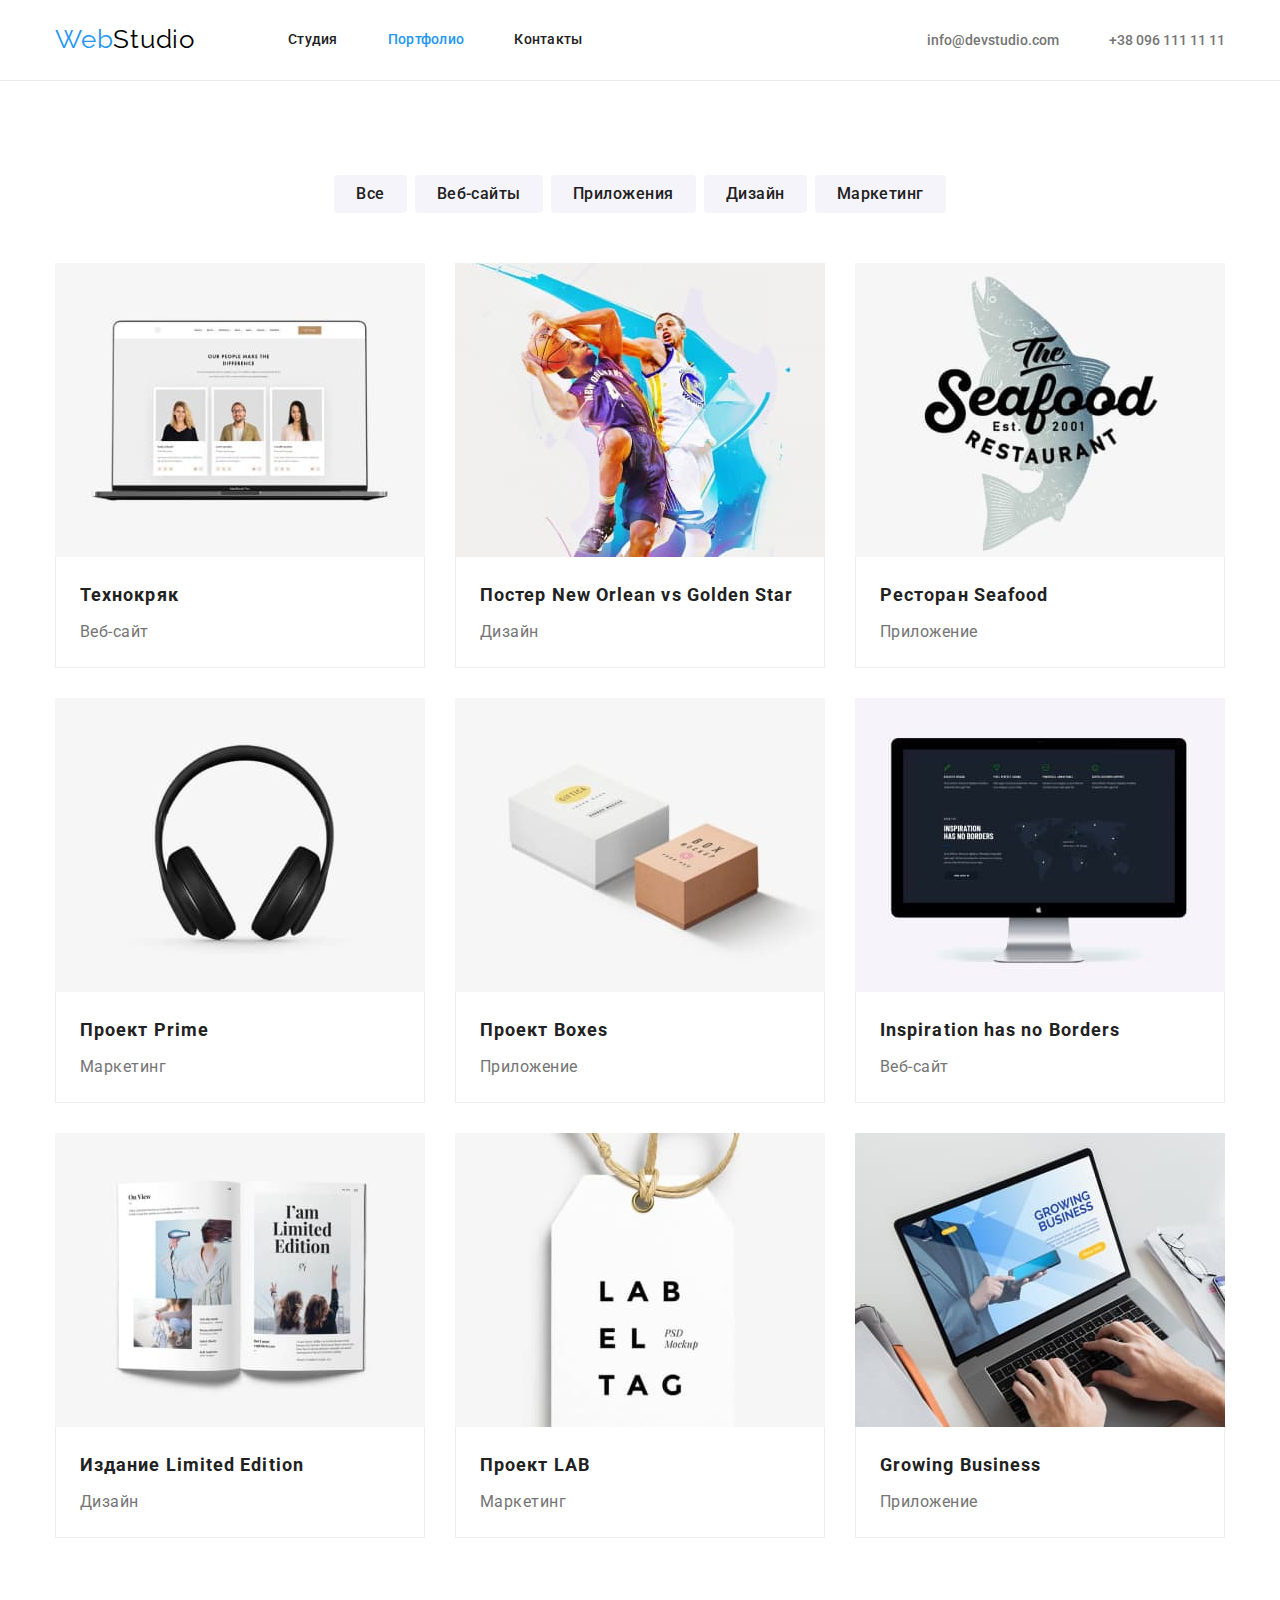
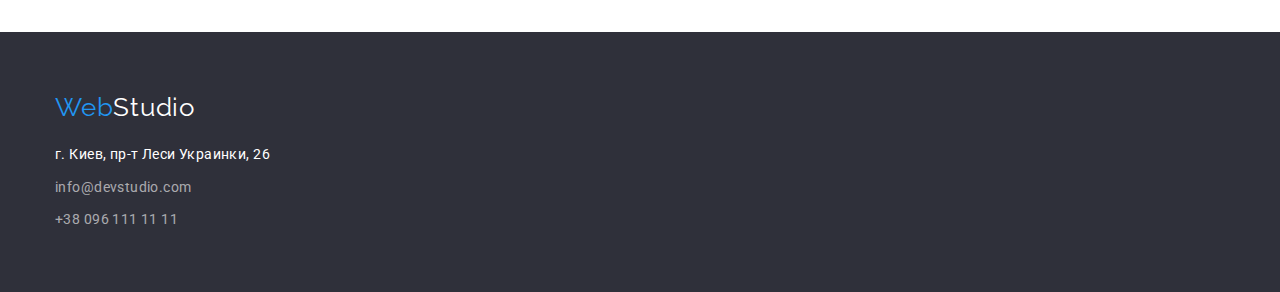
==== portfolio.html @ c5785223 "Initial commit" ====
<!DOCTYPE html>
<html lang="ru">

<head>
    <meta charset="UTF-8">
    <meta http-equiv="X-UA-Compatible" content="IE=edge">
    <meta name="viewport" content="width=device-width, initial-scale=1.0">
    <title>portfolio</title>
    <link rel="preconnect" href="https://fonts.googleapis.com">
    <link rel="preconnect" href="https://fonts.gstatic.com" crossorigin>
    <link href="https://fonts.googleapis.com/css2?family=Raleway:wght@700&family=Roboto:wght@400;500;700;900&display=swap"
        rel="stylesheet">
    <link rel="stylesheet" href="https://cdnjs.cloudflare.com/ajax/libs/modern-normalize/1.1.0/modern-normalize.min.css">
    <link rel="stylesheet" href="./css/styles.css">
</head>

<body>
    <header class="header">
        <div class="container">
            <a href="./" class="logo logo-accent">Web<span class="logo">Studio</span></a>
            <nav class="menu-nav">
                <ul class="nav list">
                    <li><a href="./index.html" class=" link">Студия</a></li>
                    <li><a href="portfolio.html" class="link active-nav">Портфолио</a></li>
                    <li><a href="" class="link">Контакты</a></li>
                </ul>
            </nav>
            <ul class="kontakts list">
                <li><a href="mailto:info@devstudio.com" class="link">info@devstudio.com</a></li>
                <li><a href="tel:+380961111111" class="link">+38 096 111 11 11</a></li>
            </ul>
        </div>
    </header>
    <main>
        <section class="section portfolio">
            <div class="container">
                <ul class="filter list">
                    <li><button type="button" class="button">Все</button></li>
                    <li><button type="button" class="button">Веб-сайты</button></li>
                    <li><button type="button" class="button">Приложения</button></li>
                    <li><button type="button" class="button">Дизайн</button></li>
                    <li><button type="button" class="button">Маркетинг</button></li>
                </ul>
                <ul class="list cards">
                    <li class="card"><a href="" class="link"><img src="./images/texnoryak.jpg" alt="">
                        <div>
                            <p class="item-title">Технокряк</p>
                            <p class="subtitle">Веб-сайт</p>
                        </div>
                        </a></li>
                    <li class="card"><a href="" class="link"><img src="./images/poster.jpg" alt="">
                            <div>
                                <p class="item-title">Постер New Orlean vs Golden Star</p>
                                <p class="subtitle">Дизайн</p>
                            </div>
                        </a></li>
                    <li class="card"><a href="" class="link"><img src="./images/restoran.jpg" alt="">
                            <div>
                                <p class="item-title">Ресторан Seafood</p>
                                <p class="subtitle">Приложение</p>
                            </div>
                        </a></li>
                    <li class="card"><a href="" class="link"><img src="./images/prime.jpg" alt="">
                            <div>
                                <p class="item-title">Проект Prime</p>
                                <p class="subtitle">Маркетинг</p>
                            </div>
                        </a></li>
                    <li class="card"><a href="" class="link"><img src="./images/boxes.jpg" alt="">
                            <div>
                                <p class="item-title">Проект Boxes</p>
                                <p class="subtitle">Приложение</p>
                            </div>
                        </a></li>
                    <li class="card"><a href="" class="link"><img src="./images/inspiration.jpg" alt="">
                            <div>
                                <p class="item-title">Inspiration has no Borders</p>
                                <p class="subtitle">Веб-сайт</p>
                            </div>
                        </a></li>
                    <li class="card"><a href="" class="link"><img src="./images/izdanie.jpg" alt="">
                            <div>
                                <p class="item-title">Издание Limited Edition</p>
                                <p class="subtitle">Дизайн</p>
                            </div>
                        </a></li>
                    <li class="card"><a href="" class="link"><img src="./images/lab.jpg" alt="">
                            <div>
                                <p class="item-title">Проект LAB</p>
                                <p class="subtitle">Маркетинг</p>
                            </div>
                        </a></li>
                    <li class="card"><a href="" class="link"><img src="./images/growing.jpg" alt="">
                            <div>
                                <p class="item-title">Growing Business</p>
                                <p class="subtitle">Приложение</p>
                            </div>
                        </a></li>
                </ul>
            </div>
        </section>
    </main>
    <footer class="footer">
        <div class="container">
            <a href="./" class="logo logo-accent">Web<span class="logo logo-footer">Studio</span></a>
            <address class="address">
                <ul class="list">
                    <li><p>г. Киев, пр-т Леси Украинки, 26</p></li>
                    <li><a href="mailto:info@devstudio.com" class="link">info@devstudio.com</a></li>
                    <li><a href="tel:+380961111111" class="link">+38 096 111 11 11</a></li>
                </ul>
            </address>
        </div>
    </footer>
</body>
</html>
---- css/styles.css ----
:root {
    --title-color: #212121;
    --text-color: #757575;
    --accent: #2196F3;
    --color-logo: #000000;
    --color-logo-footer: #ffffff;
    --color-heder-kontakts: rgba(117, 117, 117, 1);
    --focus-color-link: rgba(33, 150, 243, 1);
    --color-h1: #FFFFFF;
    --background-color: #ffffff;
    --background-team: #F5F4FA;
}

/* -----------------------общее-------------------- */
body {
    color: var(--title-color);
    font-family: 'Roboto',
    sans-serif;
    background-color: var(--background-color);
}
h1, h2, h3, p, ul {
    margin: 0;
    padding: 0;
}
img {
    display: block;
    max-width: 100%;
    height: auto;
}
.link {
    text-decoration: none;
}
.address {
    font-style: normal;
}
.list {
    list-style: none;
}
.text {
    color: var(--text-color);
}
.container {
    width: 1200px;
    margin: 0 auto;
    padding-left: 15px;
    padding-right: 15px;
}
.section {
    padding-top: 94px;
    padding-bottom: 94px;
}

/* ---------------------ХЕДЕР--------------------- */
.header {
    border-bottom: 1px solid #ECECEC;
}
.header .container {
    display: flex;
    align-items: center;
}

.header .link:hover,
.header .link:focus {
    color: var(--focus-color-link);
}
.header .link.active-nav {
    color: var(--accent);
}

.header a.logo {
    margin-right: 93px;
}
.logo {
    font-family: 'Raleway', sans-serif;
    font-size: 26px;
    line-height: 1.2;
    letter-spacing: 0.03em;
    color: var(--color-logo);
    text-decoration: none;
}
.logo.logo-accent {
    color: var(--accent);
}
.logo.logo-footer {
    color: var(--color-logo-footer);
}

.header .nav {
    display: flex;
}
.nav .link {
    display: inline-block;
    padding: 32px 0;
    font-weight: 500;
    font-size: 14px;
    line-height: 1.14;
    letter-spacing: 0.02em;
    color: var(--title-color);
}
.nav :not(:last-child) {
    margin-right: 50px;
}

.header .kontakts {
    display: flex;
    margin-left: auto;
}
.kontakts .link{
    color: var(--color-heder-kontakts);
    font-weight: 500;
    font-size: 14px;
    line-height: 1.14;
}
.kontakts :not(:last-child) {
    margin-right: 50px;
}


/* --------------------герой-------------------- */
.section.hero {
    padding-top: 0;
    padding-bottom: 0;
}
.hero {
    background-color: #2F303A; /* временно */
    text-align: center;
}
.hero .container {
    padding: 200px 0;
}
.hero h1 {
    width: 696px;
    margin-left: auto;
    margin-right: auto;
    margin-bottom: 30px;
    font-weight: 900;
    font-size: 44px;
    line-height: 1.36;
    letter-spacing: 0.06em;
    text-transform: uppercase;
    color: var(--color-h1);
}
.hero button {
    min-width: 200px;
    padding: 10px 32px;
    border: 0;
    border-radius: 4px;
    font-family: 'Roboto',
    sans-serif;
    font-weight: 700;
    font-size: 16px;
    line-height: 1.87;
    letter-spacing: 0.06em;
    color: var(--color-h1);
    background-color: var(--accent);
}
.hero button:hover{
    cursor: pointer;
}

/* --------------особенности------------------- */
.pecul ul{
    display: flex;
    flex-direction: row;
}
.pecul li{
    width: 270px;
}
.pecul li:not(:last-child){
    margin-right: 30px;
}
.pecul h2 {
    display: none;
}
.pecul h3 {
    font-size: 14px;
    line-height: 1.14;
    letter-spacing: 0.03em;
    text-transform: uppercase;
    margin-bottom: 10px;
}
.pecul p {
    font-size: 14px;
    line-height: 1.7;
    letter-spacing: 0.03em;
}

/* -------------чем мы занимаемся-------------- */
.section.what-are-we-doing {
    padding-top: 0;
}
.what-are-we-doing h2,
.team h2 {
    font-size: 36px;
    line-height: 1.16;
    letter-spacing: 0.03em;
    margin-bottom: 50px;
    text-align: center;
}
.what-are-we-doing ul{
    display: flex;
}
.what-are-we-doing li:not(:last-child) {
    margin-right: 30px;
}

/* -------------наша команда-------------------- */
.team {
    background-color: var(--background-team);
}
.team ul {
    display: flex;
}
.team li {
    background-color: var(--background-color);
    padding-bottom: 30px;
    text-align: center;
}
.team li:not(:last-child) {
    margin-right: 30px;
}

.team h3 {
    margin-top: 30px;
    margin-bottom: 10px;
    font-weight: 500;
    font-size: 16px;
    line-height: 1.18;
    letter-spacing: 0.03em;
    color: var(--title-color);
}
.team p {
    font-size: 16px;
    line-height: 1.18;
    letter-spacing: 0.03em;
}

/* --------------------футер----------------------- */
.footer {
    background-color: #2F303A; /* временно */
    padding-top: 60px;
    padding-bottom: 60px;
}
.address {
    margin-top: 20px;
}
.address li:not(:last-child){
    margin-bottom: 9px;
}
.address p {
    font-size: 14px;
    line-height: 1.7;
    letter-spacing: 0.03em;
    color: var(--color-h1);
}
.address a {
    font-size: 14px;
    line-height: 1.7;
    letter-spacing: 0.03em;
    color: rgba(255, 255, 255, 0.6);
}


/* -------------------портфолио-------------------- */
.filter.list {
    display: flex;
    justify-content: center;
    margin-bottom: 50px;
}
.filter li:not(:last-child){
    margin-right: 8px;
}
.button {
    border: 0;
    border-radius: 4px;
    padding: 6px 22px;
    font-family: 'Roboto',
    sans-serif;
    font-weight: 500;
    font-size: 16px;
    line-height: 1.62;
    letter-spacing: 0.03em;
    color: var(--title-color);
    background-color: #F5F4FA;;
}
.button:hover,
.button:focus {
    color: var(--color-h1);
    background-color: var(--accent);
    cursor: pointer;
}
.list.cards {
    display: flex;
    flex-wrap: wrap;
}
.card {
    width: 370px;
    margin-right: 30px;
    margin-bottom: 30px;
}
.card:nth-child(3n) {
    margin-right: 0;
}
.card:nth-last-child(-n+3){
    margin-bottom: 0;
}
.card div {
    padding: 20px 24px;
    border-left: 1px solid #EEEEEE;
    border-right: 1px solid #EEEEEE;
    border-bottom: 1px solid #EEEEEE;
}
.card img {
    display: block;
}
.item-title {
    font-weight: 700;
    font-size: 18px;
    line-height: 2;
    letter-spacing: 0.06em;
    color: var(--title-color);
    margin-bottom: 4px;
}
.subtitle {
    font-size: 16px;
    line-height: 1.87;
    letter-spacing: 0.03em;
    color: var(--text-color);
}
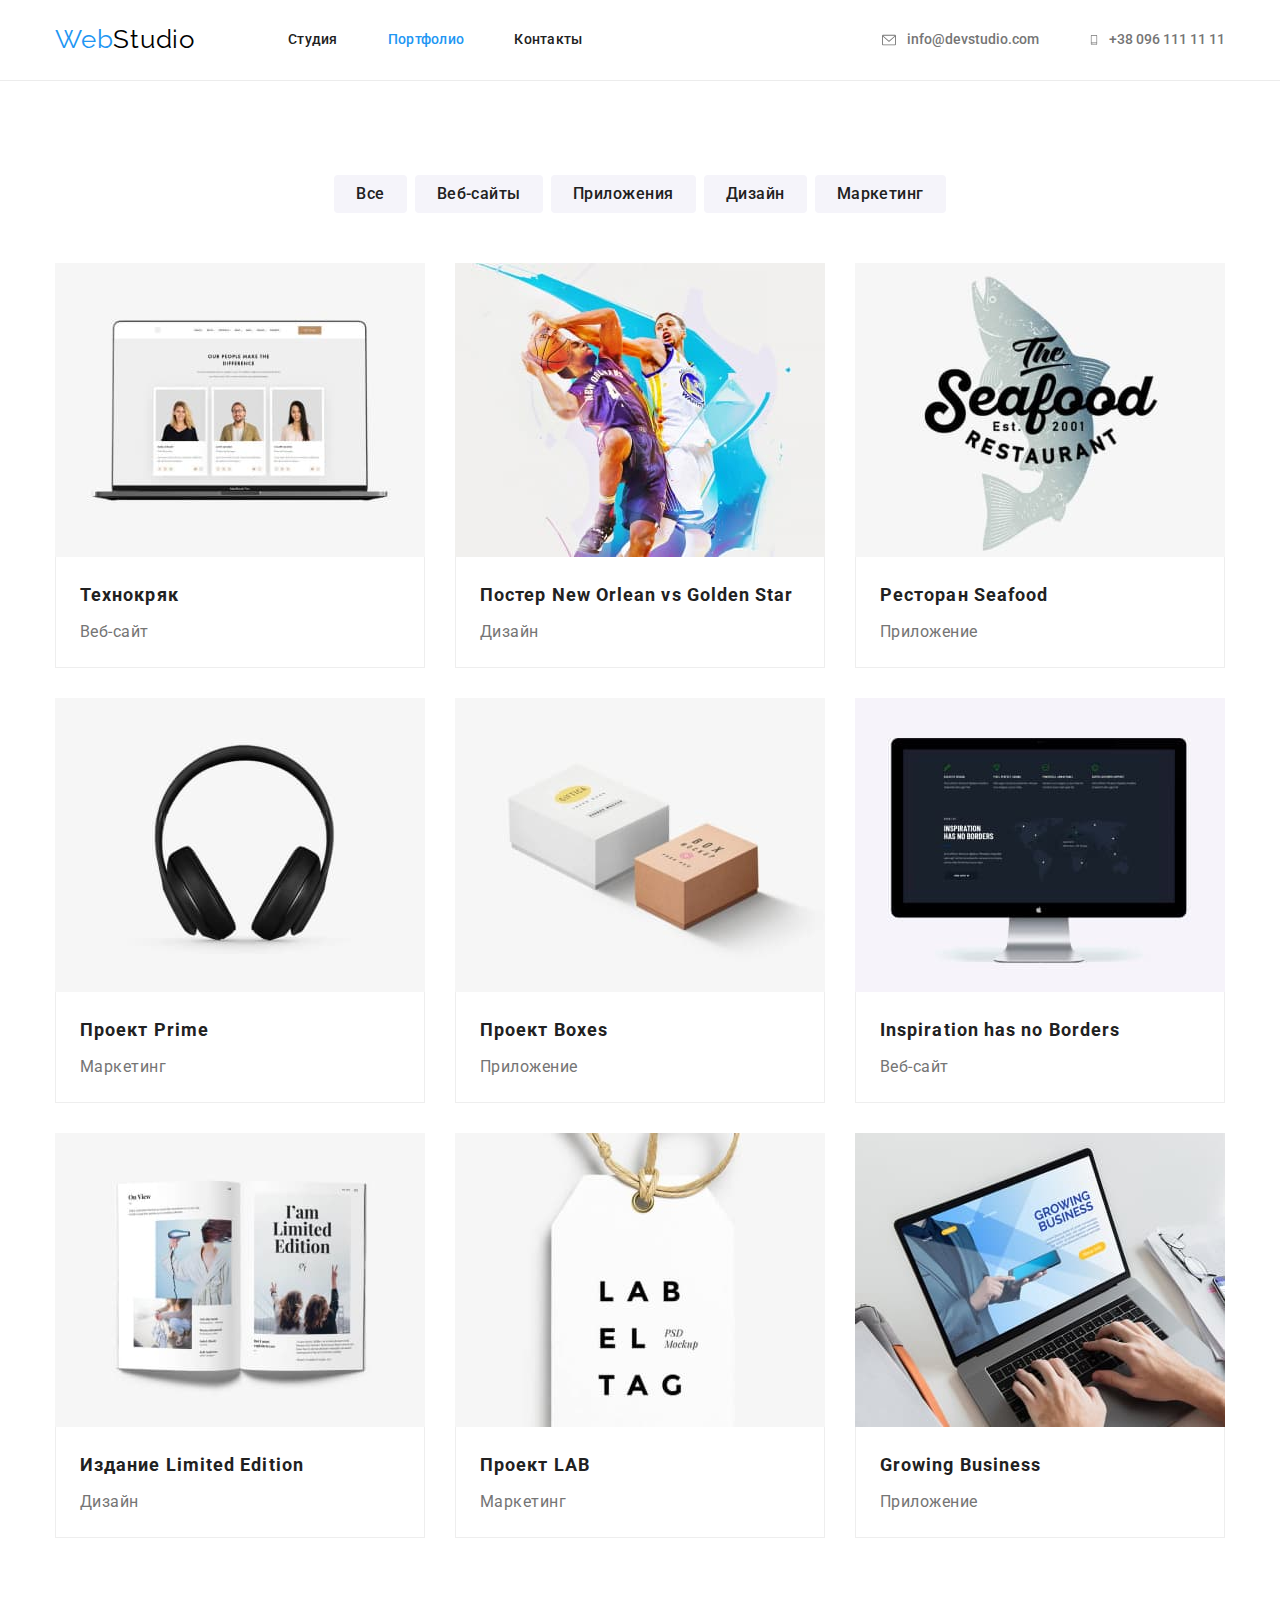
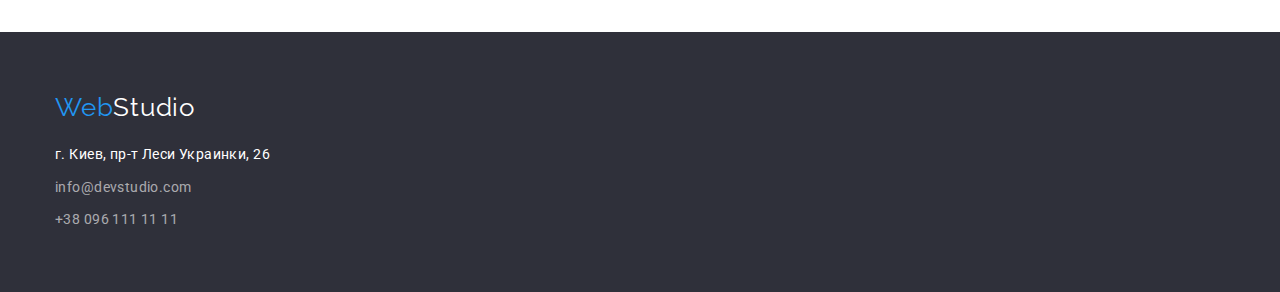
==== commit a6a619a5: "добавляет часть пнг изображений и разметку" ====
--- a/portfolio.html
+++ b/portfolio.html
@@ -26,8 +26,16 @@
                 </ul>
             </nav>
             <ul class="kontakts list">
-                <li><a href="mailto:info@devstudio.com" class="link">info@devstudio.com</a></li>
-                <li><a href="tel:+380961111111" class="link">+38 096 111 11 11</a></li>
+                <li><a href="mailto:info@devstudio.com" class="link">
+                    <svg class="mail-icon svg" width="16" height="14">
+                        <use href="./images/symbol-defs.svg#mail"></use>
+                    </svg>
+                    info@devstudio.com</a></li>
+                <li><a href="tel:+380961111111" class="link">
+                    <svg class="mail-icon svg" width="10" height="16">
+                        <use href="./images/symbol-defs.svg#smartphone"></use>
+                    </svg>
+                    +38 096 111 11 11</a></li>
             </ul>
         </div>
     </header>
--- a/css/styles.css
+++ b/css/styles.css
@@ -49,6 +49,9 @@
     padding-top: 94px;
     padding-bottom: 94px;
 }
+.svg {
+    fill: currentColor;
+}
 
 /* ---------------------ХЕДЕР--------------------- */
 .header {
@@ -114,10 +117,19 @@
 .kontakts :not(:last-child) {
     margin-right: 50px;
 }
-
-
+.kontakts .link {
+    display: flex;
+    align-items: center;
+}
+.mail-icon.svg {
+    margin-right: 10px;
+}
 /* --------------------герой-------------------- */
 .section.hero {
+    background-image: linear-gradient(to right, rgba(47, 48, 58, 0.4), rgba(47, 48, 58, 0.4)), url(../images/background-img.jpg);
+    background-repeat: no-repeat;
+    background-position: center;
+    /* background-image: linear-gradient(to right, rgba(47, 48, 58, 0.4),rgba(47, 48, 58, 0.4)); */
     padding-top: 0;
     padding-bottom: 0;
 }
@@ -169,6 +181,16 @@
 .pecul li:not(:last-child){
     margin-right: 30px;
 }
+.pecul-svg {
+    display: flex;
+    justify-content: center;
+    align-items: center;
+    padding-top: 25px;
+    padding-bottom: 25px;
+    background-color: var(--background-team);
+    border-radius: 4px;
+    margin-bottom: 30px;
+}
 .pecul h2 {
     display: none;
 }
@@ -213,10 +235,16 @@
 }
 .team li {
     background-color: var(--background-color);
-    padding-bottom: 30px;
     text-align: center;
 }
-.team li:not(:last-child) {
+.team-item {
+    border-bottom-right-radius: 4px;
+    border-bottom-left-radius: 4px;
+    box-shadow: 0px 1px 3px rgba(0, 0, 0, 0.12),
+                0px 1px 1px rgba(0, 0, 0, 0.14),
+                0px 2px 1px rgba(0, 0, 0, 0.2);
+}
+.team-item:not(:last-child) {
     margin-right: 30px;
 }
 
@@ -233,6 +261,31 @@
     font-size: 16px;
     line-height: 1.18;
     letter-spacing: 0.03em;
+}
+.media-list {
+    display: flex;
+    justify-content: space-between;
+    padding-right: 32px;
+    padding-left: 32px;
+    padding-top: 16px;
+    padding-bottom: 30px;
+}
+.media-list .item {
+    margin: 0;
+    padding: 0;
+}
+.social-media {
+    display: flex;
+    justify-content: center;
+    align-items: center;
+    color: #AFB1B8;
+    width: 44px;
+    height: 44px;
+    border-radius: 50%;
+}
+.social-media:hover{
+    color: #FFFFFF;
+    background-color: #2196F3;
 }
 
 /* --------------------футер----------------------- */
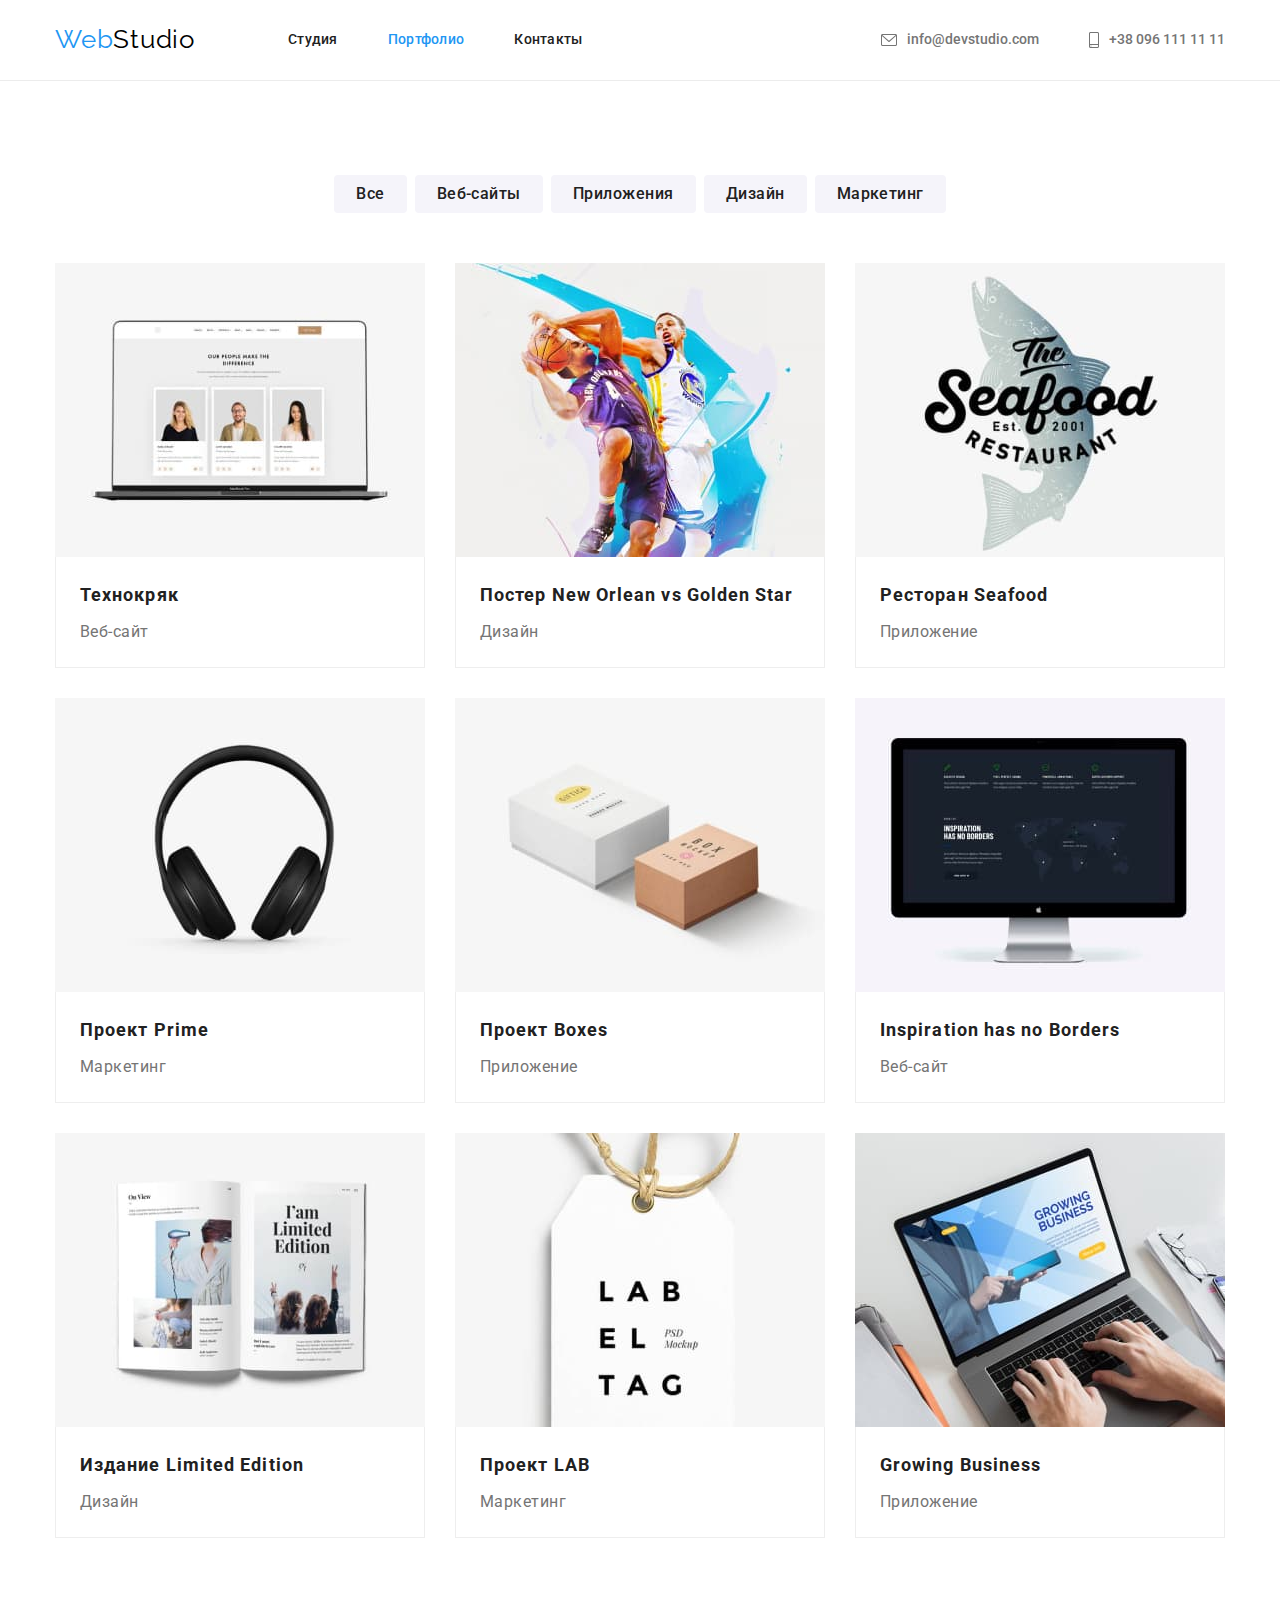
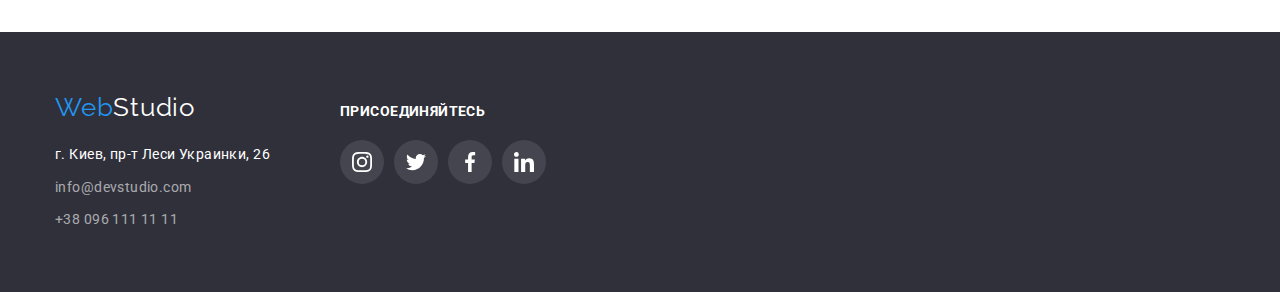
==== commit f1b2fbaa: "добавляет клиенты и тени" ====
--- a/portfolio.html
+++ b/portfolio.html
@@ -28,12 +28,12 @@
             <ul class="kontakts list">
                 <li><a href="mailto:info@devstudio.com" class="link">
                     <svg class="mail-icon svg" width="16" height="14">
-                        <use href="./images/symbol-defs.svg#mail"></use>
+                        <use href="./images/symbol-defs.svg#envelope"></use>
                     </svg>
                     info@devstudio.com</a></li>
                 <li><a href="tel:+380961111111" class="link">
                     <svg class="mail-icon svg" width="10" height="16">
-                        <use href="./images/symbol-defs.svg#smartphone"></use>
+                        <use href="./images/symbol-defs.svg#smartphone1"></use>
                     </svg>
                     +38 096 111 11 11</a></li>
             </ul>
@@ -50,74 +50,138 @@
                     <li><button type="button" class="button">Маркетинг</button></li>
                 </ul>
                 <ul class="list cards">
-                    <li class="card"><a href="" class="link"><img src="./images/texnoryak.jpg" alt="">
-                        <div>
-                            <p class="item-title">Технокряк</p>
-                            <p class="subtitle">Веб-сайт</p>
-                        </div>
-                        </a></li>
-                    <li class="card"><a href="" class="link"><img src="./images/poster.jpg" alt="">
+                    <li class="card">
+                        <a href="" class="link">
+                            <img src="./images/texnoryak.jpg" alt="">
+                            <div>
+                                <p class="item-title">Технокряк</p>
+                                <p class="subtitle">Веб-сайт</p>
+                            </div>
+                        </a>
+                    </li>
+                    <li class="card">
+                        <a href="" class="link">
+                            <img src="./images/poster.jpg" alt="">
                             <div>
                                 <p class="item-title">Постер New Orlean vs Golden Star</p>
                                 <p class="subtitle">Дизайн</p>
                             </div>
-                        </a></li>
-                    <li class="card"><a href="" class="link"><img src="./images/restoran.jpg" alt="">
+                        </a>
+                    </li>
+                    <li class="card">
+                        <a href="" class="link">
+                            <img src="./images/restoran.jpg" alt="">
                             <div>
                                 <p class="item-title">Ресторан Seafood</p>
                                 <p class="subtitle">Приложение</p>
                             </div>
-                        </a></li>
-                    <li class="card"><a href="" class="link"><img src="./images/prime.jpg" alt="">
+                        </a>
+                    </li>
+                    <li class="card">
+                        <a href="" class="link">
+                            <img src="./images/prime.jpg" alt="">
                             <div>
                                 <p class="item-title">Проект Prime</p>
                                 <p class="subtitle">Маркетинг</p>
                             </div>
-                        </a></li>
-                    <li class="card"><a href="" class="link"><img src="./images/boxes.jpg" alt="">
+                        </a>
+                    </li>
+                    <li class="card">
+                        <a href="" class="link">
+                            <img src="./images/boxes.jpg" alt="">
                             <div>
                                 <p class="item-title">Проект Boxes</p>
                                 <p class="subtitle">Приложение</p>
                             </div>
-                        </a></li>
-                    <li class="card"><a href="" class="link"><img src="./images/inspiration.jpg" alt="">
+                        </a>
+                    </li>
+                    <li class="card">
+                        <a href="" class="link">
+                            <img src="./images/inspiration.jpg" alt="">
                             <div>
                                 <p class="item-title">Inspiration has no Borders</p>
                                 <p class="subtitle">Веб-сайт</p>
                             </div>
-                        </a></li>
-                    <li class="card"><a href="" class="link"><img src="./images/izdanie.jpg" alt="">
+                        </a>
+                    </li>
+                    <li class="card">
+                        <a href="" class="link">
+                            <img src="./images/izdanie.jpg" alt="">
                             <div>
                                 <p class="item-title">Издание Limited Edition</p>
                                 <p class="subtitle">Дизайн</p>
                             </div>
-                        </a></li>
-                    <li class="card"><a href="" class="link"><img src="./images/lab.jpg" alt="">
+                        </a>
+                    </li>
+                    <li class="card">
+                        <a href="" class="link">
+                            <img src="./images/lab.jpg" alt="">
                             <div>
                                 <p class="item-title">Проект LAB</p>
                                 <p class="subtitle">Маркетинг</p>
                             </div>
-                        </a></li>
-                    <li class="card"><a href="" class="link"><img src="./images/growing.jpg" alt="">
+                        </a>
+                    </li>
+                    <li class="card">
+                        <a href="" class="link">
+                            <img src="./images/growing.jpg" alt="">
                             <div>
                                 <p class="item-title">Growing Business</p>
                                 <p class="subtitle">Приложение</p>
                             </div>
-                        </a></li>
+                        </a>
+                    </li>
                 </ul>
             </div>
         </section>
     </main>
     <footer class="footer">
         <div class="container">
-            <a href="./" class="logo logo-accent">Web<span class="logo logo-footer">Studio</span></a>
-            <address class="address">
-                <ul class="list">
-                    <li><p>г. Киев, пр-т Леси Украинки, 26</p></li>
-                    <li><a href="mailto:info@devstudio.com" class="link">info@devstudio.com</a></li>
-                    <li><a href="tel:+380961111111" class="link">+38 096 111 11 11</a></li>
+            <div class="footer-block-1">
+                <a href="./" class="logo logo-accent">Web<span class="logo logo-footer">Studio</span></a>
+                <address class="address">
+                    <ul class="list">
+                        <li>
+                            <p>г. Киев, пр-т Леси Украинки, 26</p>
+                        </li>
+                        <li><a href="mailto:info@devstudio.com" class="link">info@devstudio.com</a></li>
+                        <li><a href="tel:+380961111111" class="link">+38 096 111 11 11</a></li>
+                    </ul>
+                </address>
+            </div>
+            <div class="footer-block-2">
+                <p class="footer-text">присоединяйтесь</p>
+                <ul class="list footer-media-list">
+                    <li>
+                        <a href="" class="footer-media">
+                            <svg class="svg" width="20" height="20">
+                                <use href="./images/symbol-defs.svg#instagram"></use>
+                            </svg>
+                        </a>
+                    </li>
+                    <li>
+                        <a href="" class="footer-media">
+                            <svg class="svg" width="20" height="20">
+                                <use href="./images/symbol-defs.svg#twitter"></use>
+                            </svg>
+                        </a>
+                    </li>
+                    <li>
+                        <a href="" class="footer-media">
+                            <svg class="svg" width="20" height="20">
+                                <use href="./images/symbol-defs.svg#facebook"></use>
+                            </svg>
+                        </a>
+                    </li>
+                    <li>
+                        <a href="" class="footer-media">
+                            <svg class="svg" width="20" height="20">
+                                <use href="./images/symbol-defs.svg#linkedin"></use>
+                            </svg>
+                        </a>
+                    </li>
                 </ul>
-            </address>
+            </div>
         </div>
     </footer>
 </body>
--- a/css/styles.css
+++ b/css/styles.css
@@ -166,7 +166,8 @@
     color: var(--color-h1);
     background-color: var(--accent);
 }
-.hero button:hover{
+.hero button:hover,
+.hero button:focus {
     cursor: pointer;
 }
 
@@ -211,8 +212,7 @@
 .section.what-are-we-doing {
     padding-top: 0;
 }
-.what-are-we-doing h2,
-.team h2 {
+.title {
     font-size: 36px;
     line-height: 1.16;
     letter-spacing: 0.03em;
@@ -283,17 +283,46 @@
     height: 44px;
     border-radius: 50%;
 }
-.social-media:hover{
+.social-media:hover,
+.social-media:focus {
     color: #FFFFFF;
     background-color: #2196F3;
 }
-
+/* -------------------клиенты--------------------- */
+.clients {
+    display: flex;
+}
+.clients :not(:last-child){
+    margin-right: 30px;
+}
+.clients a {
+    display: block;
+    width: 170px;
+    height: 92px;
+    justify-content: center;
+    align-items: center;
+    padding: 16px 32px;
+    border: 1px solid rgba(175, 177, 184, 1);
+    border-radius: 4px;
+    color: rgba(175, 177, 184, 1);
+}
+.clients a:hover,
+.clients a:focus {
+    color: var(--accent);
+    border-color: var(--accent);
+}
 /* --------------------футер----------------------- */
 .footer {
     background-color: #2F303A; /* временно */
     padding-top: 60px;
     padding-bottom: 60px;
 }
+.footer>.container{
+    display: flex;
+}
+.footer-block-1{
+    margin-right: 70px;
+}
 .address {
     margin-top: 20px;
 }
@@ -311,6 +340,38 @@
     line-height: 1.7;
     letter-spacing: 0.03em;
     color: rgba(255, 255, 255, 0.6);
+}
+.footer-block-2 {
+    padding-top: 12px;
+}
+.footer-text {
+    font-weight: 700;
+    font-size: 14px;
+    line-height: 1.14;
+    letter-spacing: 0.03em;
+    text-transform: uppercase;
+    color: var(--color-h1);
+    margin-bottom: 20px;
+}
+.footer-media-list{
+    display: flex;
+}
+.footer-media-list li:not(:last-child){
+    margin-right: 10px;
+}
+.footer-media {
+    display: flex;
+    width: 44px;
+    height: 44px;
+    justify-content: center;
+    align-items: center;
+    border-radius: 50%;
+    color: var(--color-h1);
+    background-color: rgba(255,255,255,0.1);
+}
+.footer-media:hover,
+.footer-media:focus {
+    background-color: var(--accent);
 }
 
 
@@ -341,6 +402,8 @@
     color: var(--color-h1);
     background-color: var(--accent);
     cursor: pointer;
+    box-shadow:  0px 2px 2px 0 rgba(0, 0, 0, 0.12), 
+                 0px 1px 2px 0 rgba(0, 0, 0, 0.08);
 }
 .list.cards {
     display: flex;
@@ -350,6 +413,11 @@
     width: 370px;
     margin-right: 30px;
     margin-bottom: 30px;
+}
+.card :hover,
+.card :focus {
+    box-shadow: 1px 4px 6px  rgba(0, 0, 0, 0.16),
+                0px 1px 4px rgba(0, 0, 0, 0.06);
 }
 .card:nth-child(3n) {
     margin-right: 0;
